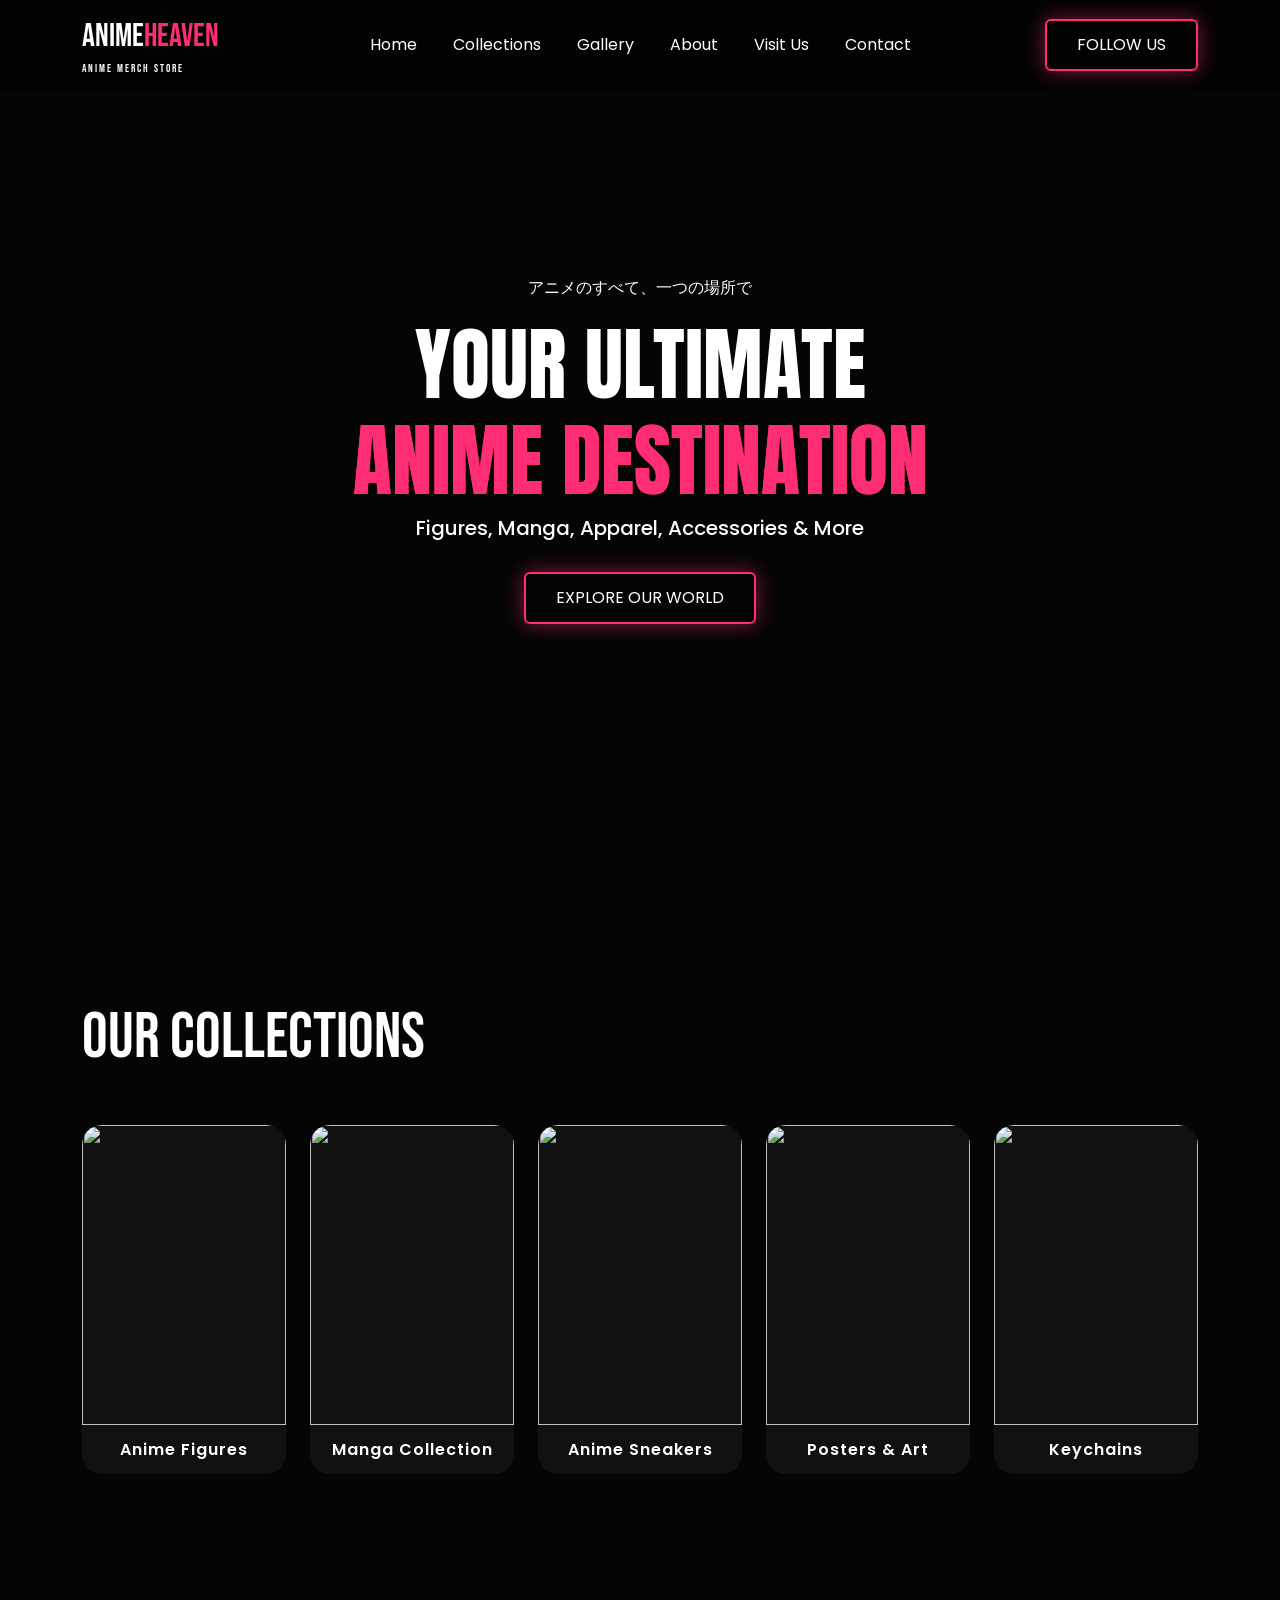
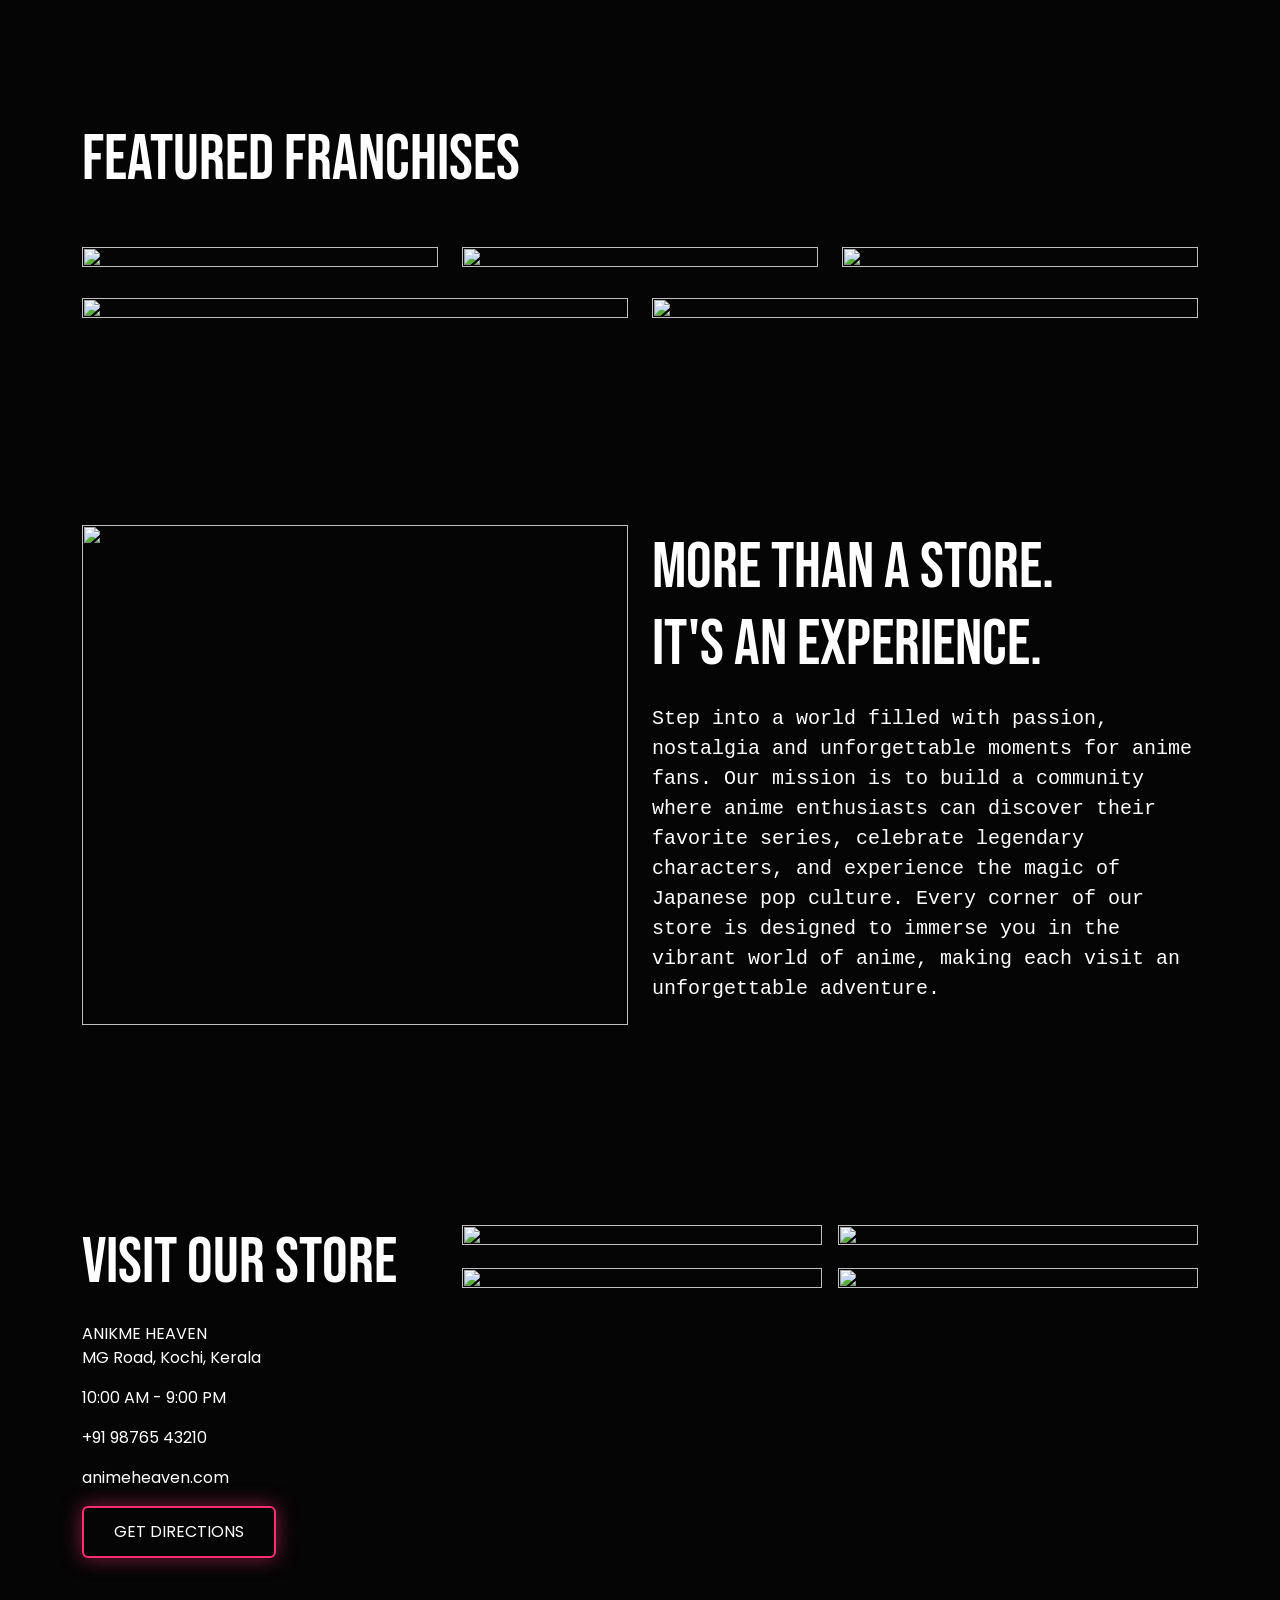
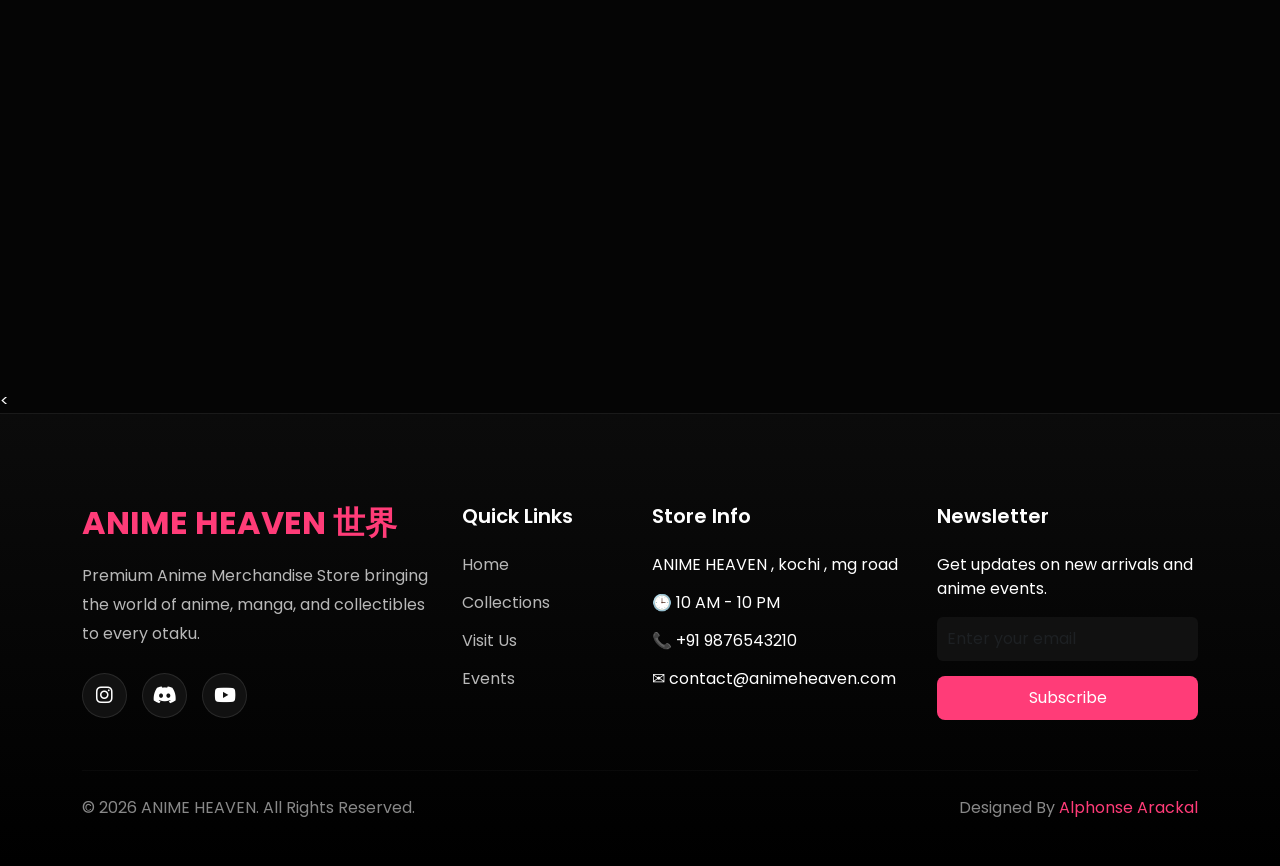
==== index.html @ 97bccb23 "Rename anime.html to index.html" ====
<!DOCTYPE html>
<html lang="en">
<head>
<meta charset="UTF-8">
<meta name="viewport" content="width=device-width, initial-scale=1.0">
<title>ANIME HEAVEN - Anime Merch Store</title>
<link rel="stylesheet"
href="https://cdnjs.cloudflare.com/ajax/libs/font-awesome/6.5.2/css/all.min.css">

<link href="https://cdn.jsdelivr.net/npm/bootstrap@5.3.3/dist/css/bootstrap.min.css" rel="stylesheet">
<link href="https://unpkg.com/aos@2.3.4/dist/aos.css" rel="stylesheet">
<link rel="stylesheet" href="style.css">



</head>
<script>
  AOS.init({
    duration: 1000,
    once: true,
    offset: 100
  });
</script>
<body>

<nav class="navbar navbar-expand-lg fixed-top">
<div class="container">
<a class="navbar-brand" href="#">ANIME<span>HEAVEN</span><small>Anime Merch Store</small></a>
<button class="navbar-toggler" data-bs-toggle="collapse" data-bs-target="#navMenu">
<span class="navbar-toggler-icon"></span>
</button>

<div class="collapse navbar-collapse" id="navMenu">
<ul class="navbar-nav mx-auto">
<li class="nav-item"><a class="nav-link" href="#hero">Home</a></li>
<li class="nav-item"><a class="nav-link" href="#collections">Collections</a></li>
<li class="nav-item"><a class="nav-link" href="#franchise">Gallery</a></li>
<li class="nav-item"><a class="nav-link" href="#about">About</a></li>


<li class="nav-item"><a class="nav-link" href="#visit">Visit Us</a></li>
<li class="nav-item"><a class="nav-link" href="#footer">Contact</a></li>
</ul>
<a class="btn neon-btn">FOLLOW US</a>
</div>
</div>
</nav>

<section id="hero" class="hero">
<div class="overlay"></div>
<div class="container text-center hero-content">
<p>アニメのすべて、一つの場所で</p>
<h1>YOUR ULTIMATE <span>ANIME DESTINATION</span></h1>
<h5>Figures, Manga, Apparel, Accessories & More</h5>
<a href="#collections" class="btn neon-btn mt-4">
    EXPLORE OUR WORLD
</a>
</div>
</section>




<section id="collections" class="section-dark">
    <div class="container">
        <h2 class="section-title">OUR COLLECTIONS</h2>

        <div class="row g-4 mt-4">

            <div class="col-lg col-md-4 col-6">
                <div class="collection-card">
                    <img src="./anime figure.jpg" alt="">
                    <h5>Anime Figures</h5>
                </div>
            </div>

            <div class="col-lg col-md-4 col-6">
                <div class="collection-card">
                    <img src="./manga.jpg" alt="">
                    <h5>Manga Collection</h5>
                </div>
            </div>

            <div class="col-lg col-md-4 col-6">
                <div class="collection-card">
                    <img src="./shoe.jpg" alt="">
                    <h5>Anime Sneakers</h5>
                </div>
            </div>

            <div class="col-lg col-md-4 col-6">
                <div class="collection-card">
                    <img src="./goku.jpg" alt="">
                    <h5>Posters & Art</h5>
                </div>
            </div>

            <div class="col-lg col-md-4 col-6">
                <div class="collection-card">
                    <img src="./key.jpg" alt="">
                    <h5>Keychains</h5>
                </div>
            </div>

        </div>
    </div>
    <br><br>
</section>

<section id="franchise" class="section-black">
<div class="container">
<h2 class="section-title">FEATURED FRANCHISES</h2>
<div class="row g-4 mt-4">
<div class="col-md-4"><div class="banner-card"><img src="./naruto banner.jpg" alt="" width="100%" height="100%"></div></div>
<div class="col-md-4"><div class="banner-card"><img src="./one piece.jpg" alt="" width="100%" height="100%"></div></div>
<div class="col-md-4"><div class="banner-card"><img src="./dragon.jpg" alt="" width="100%" height="100%"></div></div>
<div class="col-md-6"><div class="banner-card"><img src="./jjk.jpg" alt="" width="100%" height="100%"></div></div>
<div class="col-md-6"><div class="banner-card"><img src="./demon slayer.jpg" alt="" width="100%" height="100%"></div></div>
</div>
</div>
</section>

<section id="about" class="section-dark">
<div class="container">
<div class="row align-items-center">
<div class="col-lg-6">
<div class="image-placeholder large"><img src="/store.png" alt="" width="100%" height="100%"></div>
</div>
<div class="col-lg-6">
<h2 class="section-title">MORE THAN A STORE.<br><span>IT'S AN EXPERIENCE.</span></h2>
<p>Step into a world filled with passion, nostalgia and unforgettable moments for anime fans.  Our mission is to build a community where anime enthusiasts can discover their favorite series,
                celebrate legendary characters, and experience the magic of Japanese pop culture.
                Every corner of our store is designed to immerse you in the vibrant world of anime,
                making each visit an unforgettable adventure.</p>

</div>
</div>
</div>
</div>
</section>

<section id="visit" class="section-black">
<div class="container">
<div class="row">
<div class="col-lg-4">
<h2 class="section-title">VISIT OUR STORE</h2>
<p>ANIKME HEAVEN <br>MG Road, Kochi, Kerala</p>
<p>10:00 AM - 9:00 PM</p>
<p>+91 98765 43210</p>
<p>animeheaven.com</p>
<a class="btn neon-btn" href="https://www.google.com/maps/@10.0308293,76.3521509,15z?entry=ttu&g_ep=EgoyMDI2MDYyOS4wIKXMDSoASAFQAw%3D%3D" target="_blank">GET DIRECTIONS</a>
<BR><BR>

<iframe
                        src="https://www.google.com/maps?q=MG+Road+Kochi+Kerala&output=embed"
                        allowfullscreen=""
                        loading="lazy" width="400PX" height="300px">
                    </iframe>
</div>



<div class="col-lg-8">
<div class="row g-3">
<div class="col-md-6"><div class="image-placeholder"><img src="./figure.jpg" alt="" width="100%" height="100%"></div></div>
<div class="col-md-6"><div class="image-placeholder"><img src="./manga sec.jpg" alt="" width="100%" height="100%"></div></div>
<div class="col-md-6"><div class="image-placeholder"><img src="./anime cos.jpg" alt="" width="100%" height="100%"></div></div>
<div class="col-md-6"><div class="image-placeholder"><img src="./collection.jpg" alt="" width="100%" height="100%"></div></div>
</div>
</div>
</div>
</div>
</section>

<<footer id="footer">
    <div class="container">
        <div class="row gy-5">

            <div class="col-lg-4">
                <h2 class="footer-logo">ANIME HEAVEN 世界</h2>
                <p class="footer-text">
                    Premium Anime Merchandise Store bringing the world of anime,
                    manga, and collectibles to every otaku.
                </p>

                <div class="social-icons">
                    <a href="#"><i class="fab fa-instagram"></i></a>
                    <a href="#"><i class="fab fa-discord"></i></a>
                    <a href="#"><i class="fab fa-youtube"></i></a>
                </div>
            </div>

            <div class="col-lg-2">
                <h5>Quick Links</h5>
                <ul>
                    <li><a href="#">Home</a></li>
                    <li><a href="#">Collections</a></li>
                    <li><a href="#">Visit Us</a></li>
                    <li><a href="#">Events</a></li>
                </ul>
            </div>

            <div class="col-lg-3">
                <h5>Store Info</h5>
                <ul>
                    <li>ANIME HEAVEN , kochi , mg road</li>
                    <li>🕒 10 AM - 10 PM</li>
                    <li>📞 +91 9876543210</li>
                    <li>✉ contact@animeheaven.com</li>
                </ul>
            </div>

            <div class="col-lg-3">
                <h5>Newsletter</h5>
                <p>Get updates on new arrivals and anime events.</p>

                <div class="newsletter">
                    <input type="email"
                        class="form-control"
                        placeholder="Enter your email">
                      

                    <button class="subscribe-btn">
                        Subscribe
                    </button>
                </div>
            </div>

        </div>

        <hr>

        <div class="footer-bottom">
            <p>© 2026 ANIME HEAVEN. All Rights Reserved.</p>
            <p>Designed By <span>Alphonse Arackal</span></p>
        </div>
    </div>
</footer>

<script src="https://cdn.jsdelivr.net/npm/bootstrap@5.3.3/dist/js/bootstrap.bundle.min.js"></script>
<script src="https://unpkg.com/aos@2.3.4/dist/aos.js"></script>
<script src="script.js"></script>
</body>
</html>
---- style.css ----
@import url('https://fonts.googleapis.com/css2?family=Anton&family=Bebas+Neue&family=Poppins:wght@300;400;600&display=swap');

:root{
--bg:#050505;
--pink:#FF2D75;
--purple:#7C3AED;
--cyan:#00E5FF;
--white:#fff;
--text:#b8b8b8;
}

*{margin:0;padding:0;box-sizing:border-box;}
body{
font-family:Poppins,sans-serif;
background:var(--bg);
color:white;
overflow-x:hidden;
}

.navbar{
background:rgba(0,0,0,.45);
backdrop-filter:blur(15px);
padding:8px 0;
}

.navbar-brand{
font-family:'Bebas Neue',sans-serif;
font-size:2rem;
color:white !important;
}
.navbar-brand span{color:var(--pink);}
.navbar-brand small{
display:block;
font-size:.7rem;
letter-spacing:2px;
}

.nav-link{
color:white !important;
margin:0 10px;
position:relative;
}
.nav-link::after{
content:'';
position:absolute;
bottom:-5px;
left:0;
width:0;
height:2px;
background:var(--pink);
transition:.4s;
}
.nav-link:hover::after{
width:100%;
}

.hero{
height:100vh;
display:flex;
justify-content:center;
align-items:center;
text-align:center;
 background: url("./background.png") center center/cover no-repeat;
}

.hero h1{
font-size:5rem;
font-family:Anton,sans-serif;
}
.hero h1 span{
display:block;
color:var(--pink);
text-shadow:0 0 0px var(--pink);
}

.neon-btn{
border:2px solid var(--pink);
color:white;
padding:12px 30px;
box-shadow:0 0 20px rgba(255,45,117,.5);
}
.neon-btn:hover{
background:var(--pink);
color:white;
}

.section-dark,
.section-black{
padding:100px 0;
}

.section-title{
font-family:'Bebas Neue';
font-size:4rem;
margin-bottom:20px;
}
/* 
.collection-card,
.banner-card,
.image-placeholder,
.feature-card
{
height:300px;
border:2px rgba(255,255,255,.25);
display:flex;
align-items:center;
justify-content:center;
background:#111;
border-radius:10px;
transition:.4s;
} */

.collection-img{
    border-radius: 70px;
}

.collection-card:hover,
.banner-card:hover,
.image-placeholder:hover{
border-color:var(--pink);
transform:translateY(-10px);
box-shadow:0 0 30px rgba(255,45,117,.5);
}

.large{
height:500px;
}

.feature-card{
height:140px;
background:rgba(255,255,255,.05);
}

/* footer */

footer{
    background:
    linear-gradient(
        180deg,
        #0b0b0b,
        #000000
    );

    padding:90px 0 30px;
    color:#ffffff;
    border-top:1px solid rgba(255,255,255,0.1);
}

.footer-logo{
    font-size:2rem;
    font-weight:700;
    color:#ff3c78;
    margin-bottom:20px;
}

.footer-text{
    color:#b8b8b8;
    line-height:1.8;
}

footer h5{
    margin-bottom:25px;
    font-weight:600;
    color:#fff;
}

footer ul{
    list-style:none;
    padding:0;
}

footer li{
    margin-bottom:14px;
}

footer a{
    text-decoration:none;
    color:#b8b8b8;
    transition:0.3s;
}



.social-icons{
    display:flex;
    gap:15px;
    margin-top:25px;
}

.social-icons a{
    width:45px;
    height:45px;
    background:#111;
    border:1px solid rgba(255,255,255,0.1);
    border-radius:50%;
    display:flex;
    align-items:center;
    justify-content:center;
    font-size:1.2rem;
    color:white;
    transition:0.4s;
}




.newsletter{
    display:flex;
    flex-direction:column;
    gap:15px;
}

.newsletter input{
    background:#111;
    border:none;
    color:white;
    padding:10px;
}

.newsletter input:focus{
    background:#111;
    color:white;
    box-shadow:none;
    border:1px solid #ff3c78;
}

.subscribe-btn{
    background:#ff3c78;
    border:none;
    color:white;
    padding:10px;
    border-radius:8px;
    transition:0.4s;

}




footer hr{
    margin:50px 0 25px;
    border-color:rgba(255,255,255,0.1);
}

.footer-bottom{
    display:flex;
    justify-content:space-between;
    flex-wrap:wrap;
    color:#888;
}

.footer-bottom span{
    color:#ff3c78;
}

#loader{
position:fixed;
inset:0;
background:black;
display:flex;
flex-direction:column;
justify-content:center;
align-items:center;
z-index:9999;
}

.loader-bar{
width:300px;
height:6px;
background:#222;
margin-top:20px;
overflow:hidden;
}

.loader-bar span{
display:block;
width:100%;
height:100%;
background:var(--pink);
animation:load 2s linear infinite;
}

.col-lg-6 p{
    padding: 0px;
    font-family: monospace;
    font-size: 20px;

}



.collection-card{
    background: #111;
    border-radius: 20px;
    overflow: hidden;
    text-align: center;
    transition: 0.4s;
}

.collection-card img{
    width: 100%;
    height: 300px;
    object-fit: cover;
}

.collection-card h5{
    color: white;
    padding: 15px;
    margin: 0;
    font-size: 1rem;
    letter-spacing: 1px;
    font-weight: 600;
}

.collection-card:hover{
    transform: translateY(-10px);
}

@keyframes load{
from{transform:translateX(-100%);}
to{transform:translateX(100%);}
}

@media(max-width:768px){
.hero h1{font-size:3rem;}
.section-title{font-size:3rem;}
}
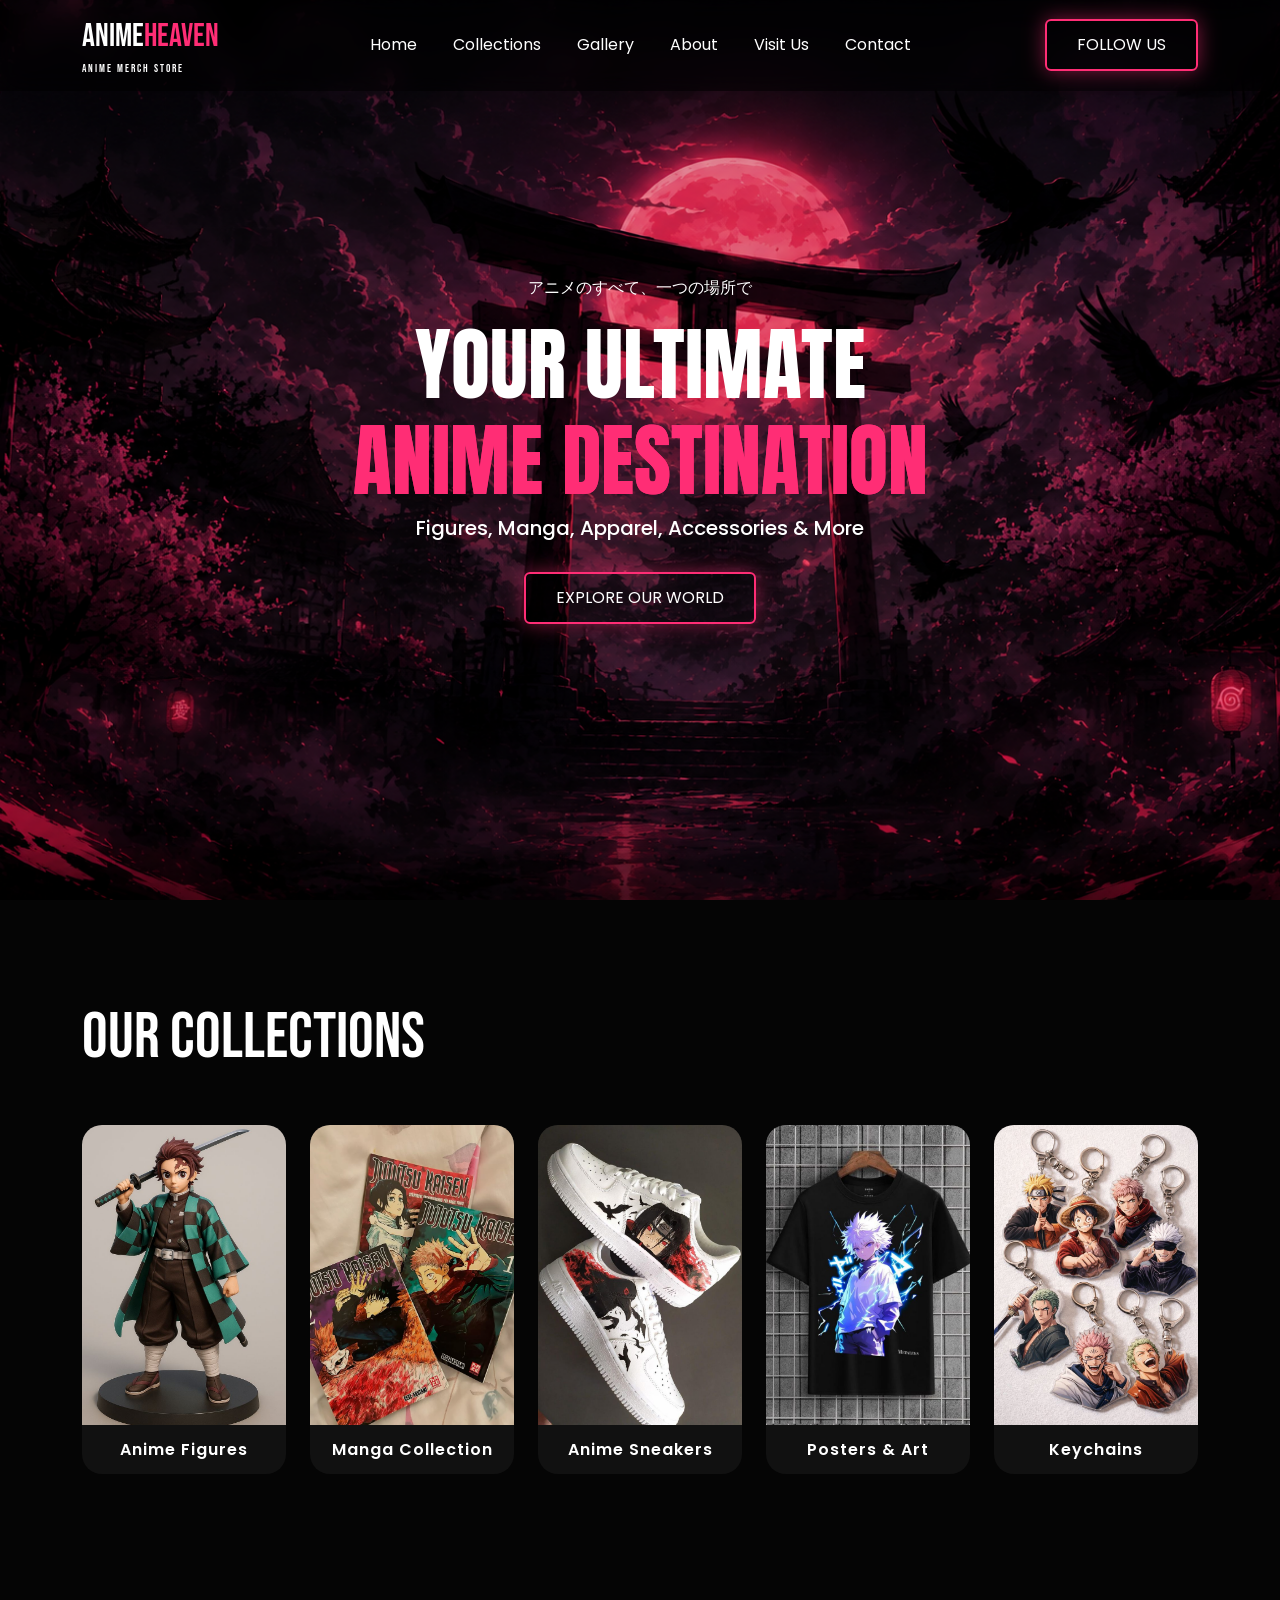
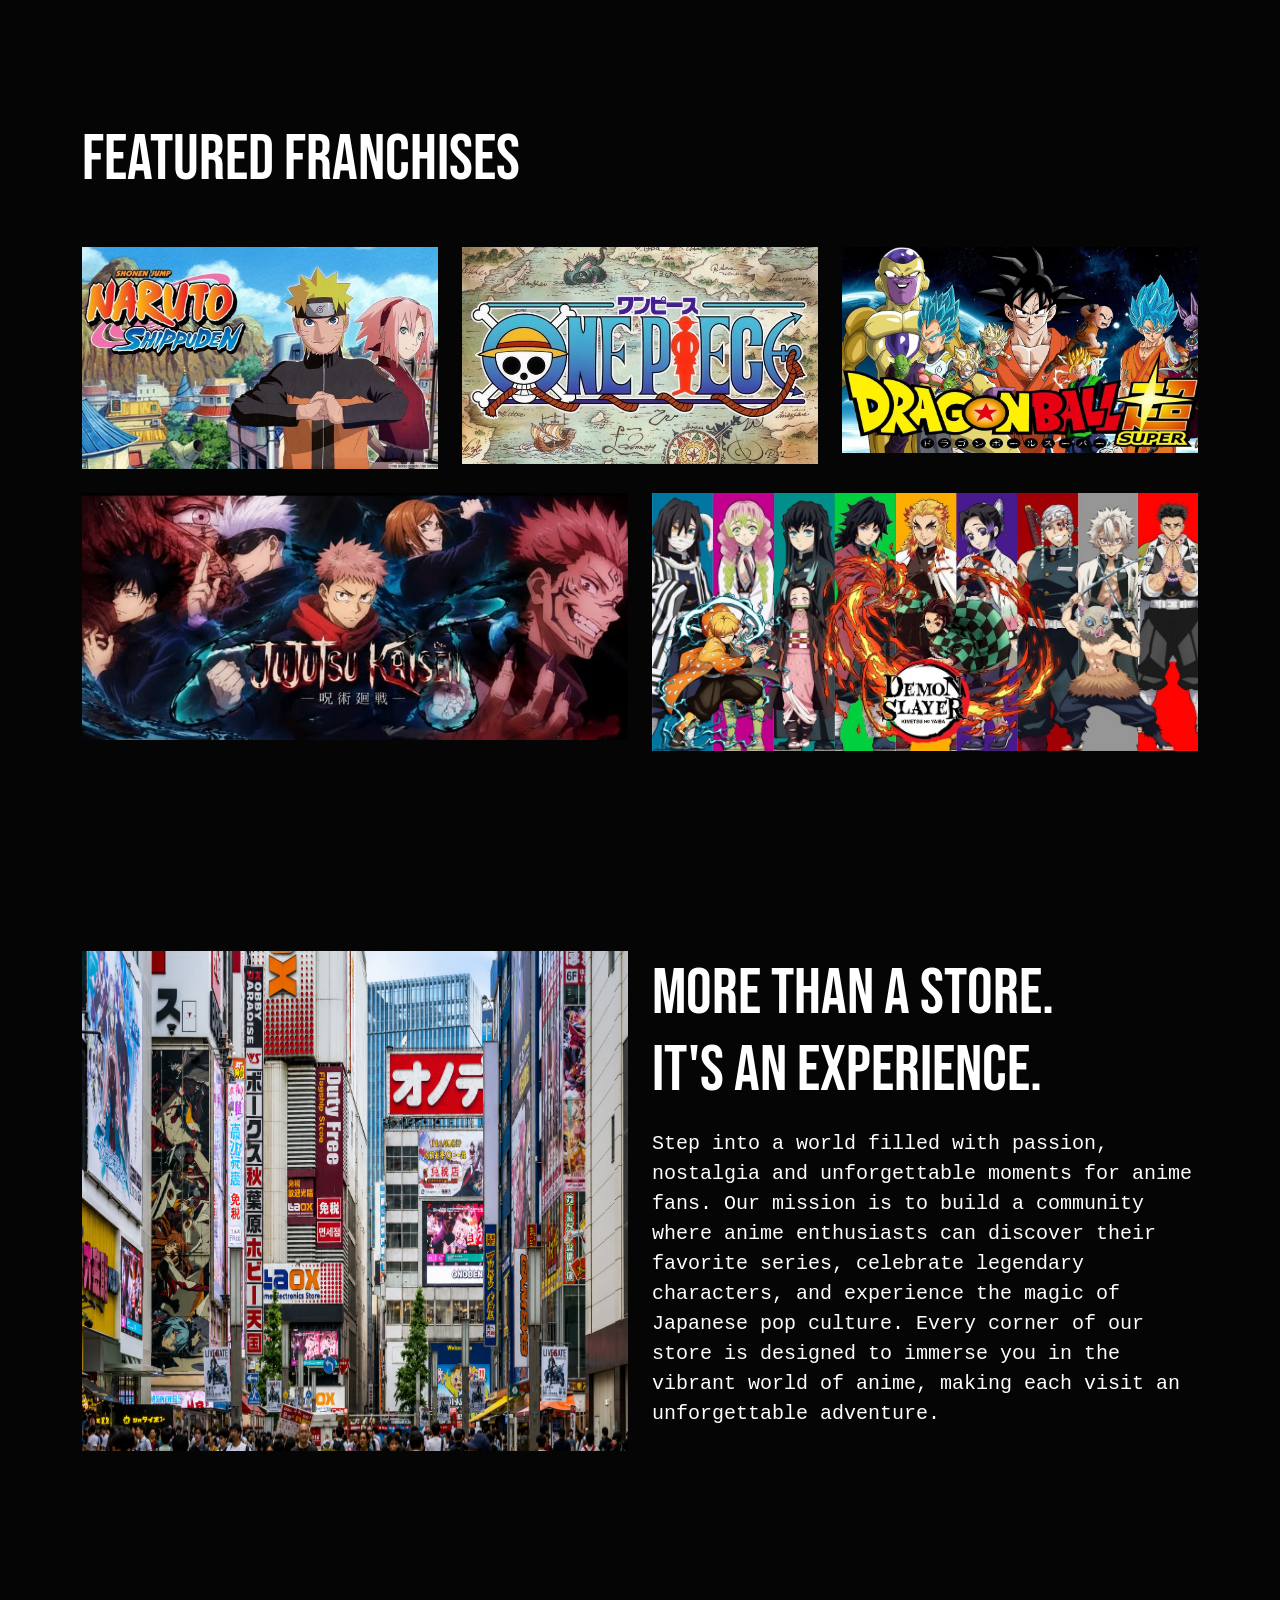
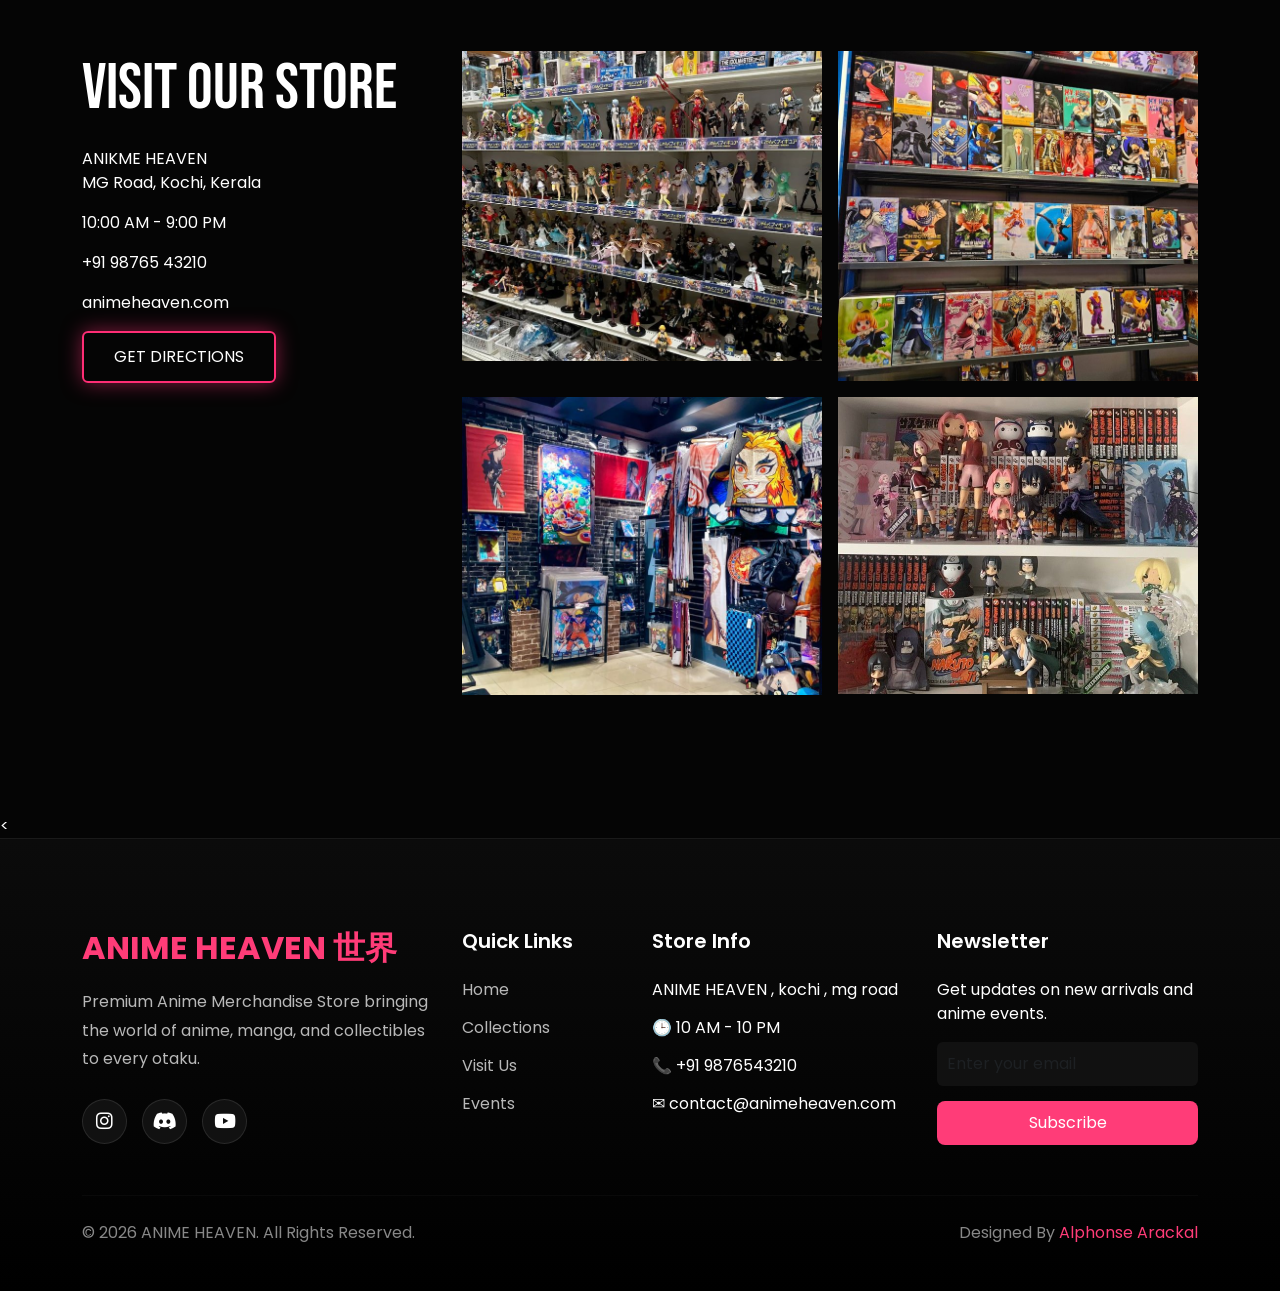
==== commit c6a4028b: "Update image paths to use the 'images' directory" ====
--- a/index.html
+++ b/index.html
@@ -69,35 +69,35 @@
 
             <div class="col-lg col-md-4 col-6">
                 <div class="collection-card">
-                    <img src="./anime figure.jpg" alt="">
+                    <img src="./images/anime figure.jpg" alt="">
                     <h5>Anime Figures</h5>
                 </div>
             </div>
 
             <div class="col-lg col-md-4 col-6">
                 <div class="collection-card">
-                    <img src="./manga.jpg" alt="">
+                    <img src="./images/manga.jpg" alt="">
                     <h5>Manga Collection</h5>
                 </div>
             </div>
 
             <div class="col-lg col-md-4 col-6">
                 <div class="collection-card">
-                    <img src="./shoe.jpg" alt="">
+                    <img src="./images/shoe.jpg" alt="">
                     <h5>Anime Sneakers</h5>
                 </div>
             </div>
 
             <div class="col-lg col-md-4 col-6">
                 <div class="collection-card">
-                    <img src="./goku.jpg" alt="">
+                    <img src="./images/goku.jpg" alt="">
                     <h5>Posters & Art</h5>
                 </div>
             </div>
 
             <div class="col-lg col-md-4 col-6">
                 <div class="collection-card">
-                    <img src="./key.jpg" alt="">
+                    <img src="./images/key.jpg" alt="">
                     <h5>Keychains</h5>
                 </div>
             </div>
@@ -111,11 +111,11 @@
 <div class="container">
 <h2 class="section-title">FEATURED FRANCHISES</h2>
 <div class="row g-4 mt-4">
-<div class="col-md-4"><div class="banner-card"><img src="./naruto banner.jpg" alt="" width="100%" height="100%"></div></div>
-<div class="col-md-4"><div class="banner-card"><img src="./one piece.jpg" alt="" width="100%" height="100%"></div></div>
-<div class="col-md-4"><div class="banner-card"><img src="./dragon.jpg" alt="" width="100%" height="100%"></div></div>
-<div class="col-md-6"><div class="banner-card"><img src="./jjk.jpg" alt="" width="100%" height="100%"></div></div>
-<div class="col-md-6"><div class="banner-card"><img src="./demon slayer.jpg" alt="" width="100%" height="100%"></div></div>
+<div class="col-md-4"><div class="banner-card"><img src="./images/naruto banner.jpg" alt="" width="100%" height="100%"></div></div>
+<div class="col-md-4"><div class="banner-card"><img src="./images/one piece.jpg" alt="" width="100%" height="100%"></div></div>
+<div class="col-md-4"><div class="banner-card"><img src="./images/dragon.jpg" alt="" width="100%" height="100%"></div></div>
+<div class="col-md-6"><div class="banner-card"><img src="./images/jjk.jpg" alt="" width="100%" height="100%"></div></div>
+<div class="col-md-6"><div class="banner-card"><img src="./images/demon slayer.jpg" alt="" width="100%" height="100%"></div></div>
 </div>
 </div>
 </section>
@@ -124,7 +124,7 @@
 <div class="container">
 <div class="row align-items-center">
 <div class="col-lg-6">
-<div class="image-placeholder large"><img src="/store.png" alt="" width="100%" height="100%"></div>
+<div class="image-placeholder large"><img src="/images/store.png" alt="" width="100%" height="100%"></div>
 </div>
 <div class="col-lg-6">
 <h2 class="section-title">MORE THAN A STORE.<br><span>IT'S AN EXPERIENCE.</span></h2>
@@ -162,10 +162,10 @@
 
 <div class="col-lg-8">
 <div class="row g-3">
-<div class="col-md-6"><div class="image-placeholder"><img src="./figure.jpg" alt="" width="100%" height="100%"></div></div>
-<div class="col-md-6"><div class="image-placeholder"><img src="./manga sec.jpg" alt="" width="100%" height="100%"></div></div>
-<div class="col-md-6"><div class="image-placeholder"><img src="./anime cos.jpg" alt="" width="100%" height="100%"></div></div>
-<div class="col-md-6"><div class="image-placeholder"><img src="./collection.jpg" alt="" width="100%" height="100%"></div></div>
+<div class="col-md-6"><div class="image-placeholder"><img src="./images/figure.jpg" alt="" width="100%" height="100%"></div></div>
+<div class="col-md-6"><div class="image-placeholder"><img src="./images/manga sec.jpg" alt="" width="100%" height="100%"></div></div>
+<div class="col-md-6"><div class="image-placeholder"><img src="./images/anime cos.jpg" alt="" width="100%" height="100%"></div></div>
+<div class="col-md-6"><div class="image-placeholder"><img src="./images/collection.jpg" alt="" width="100%" height="100%"></div></div>
 </div>
 </div>
 </div>
--- a/style.css
+++ b/style.css
@@ -60,7 +60,7 @@
 justify-content:center;
 align-items:center;
 text-align:center;
- background: url("./background.png") center center/cover no-repeat;
+ background: url("./images/background.png") center center/cover no-repeat;
 }
 
 .hero h1{
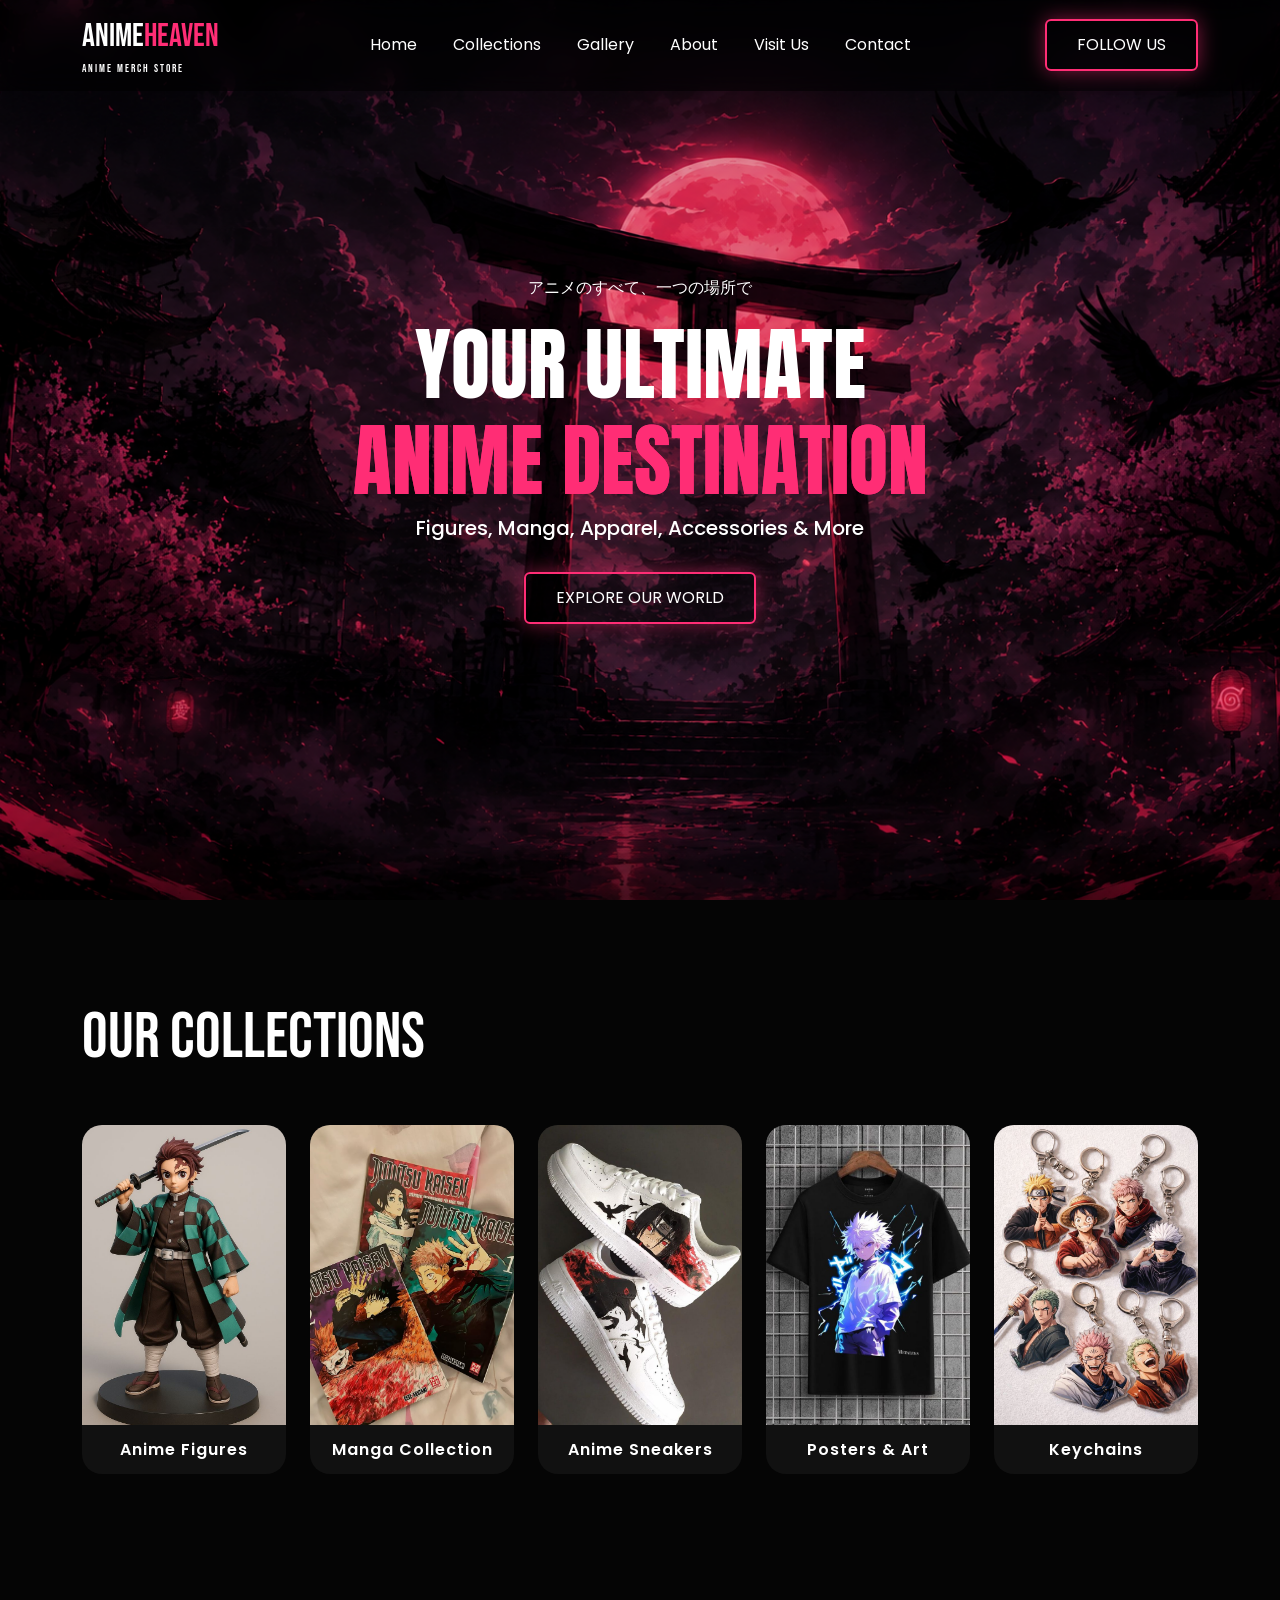
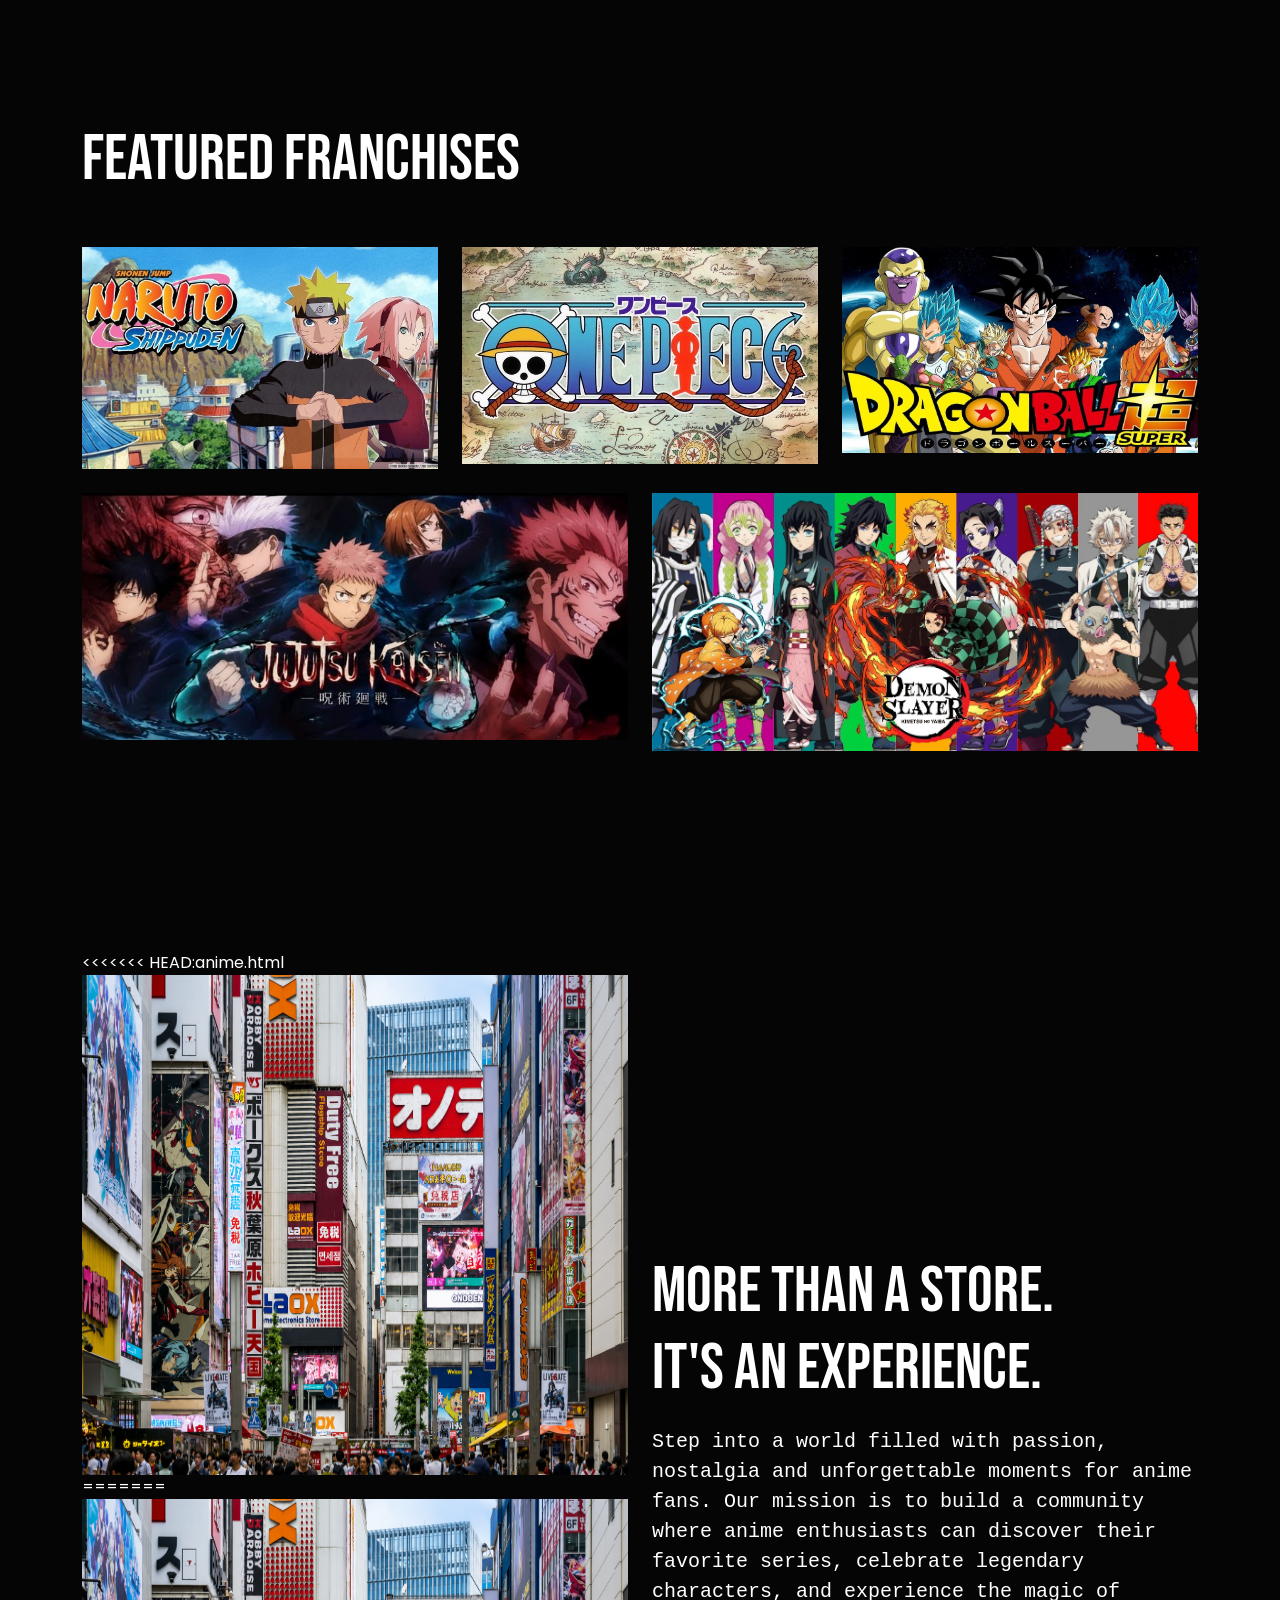
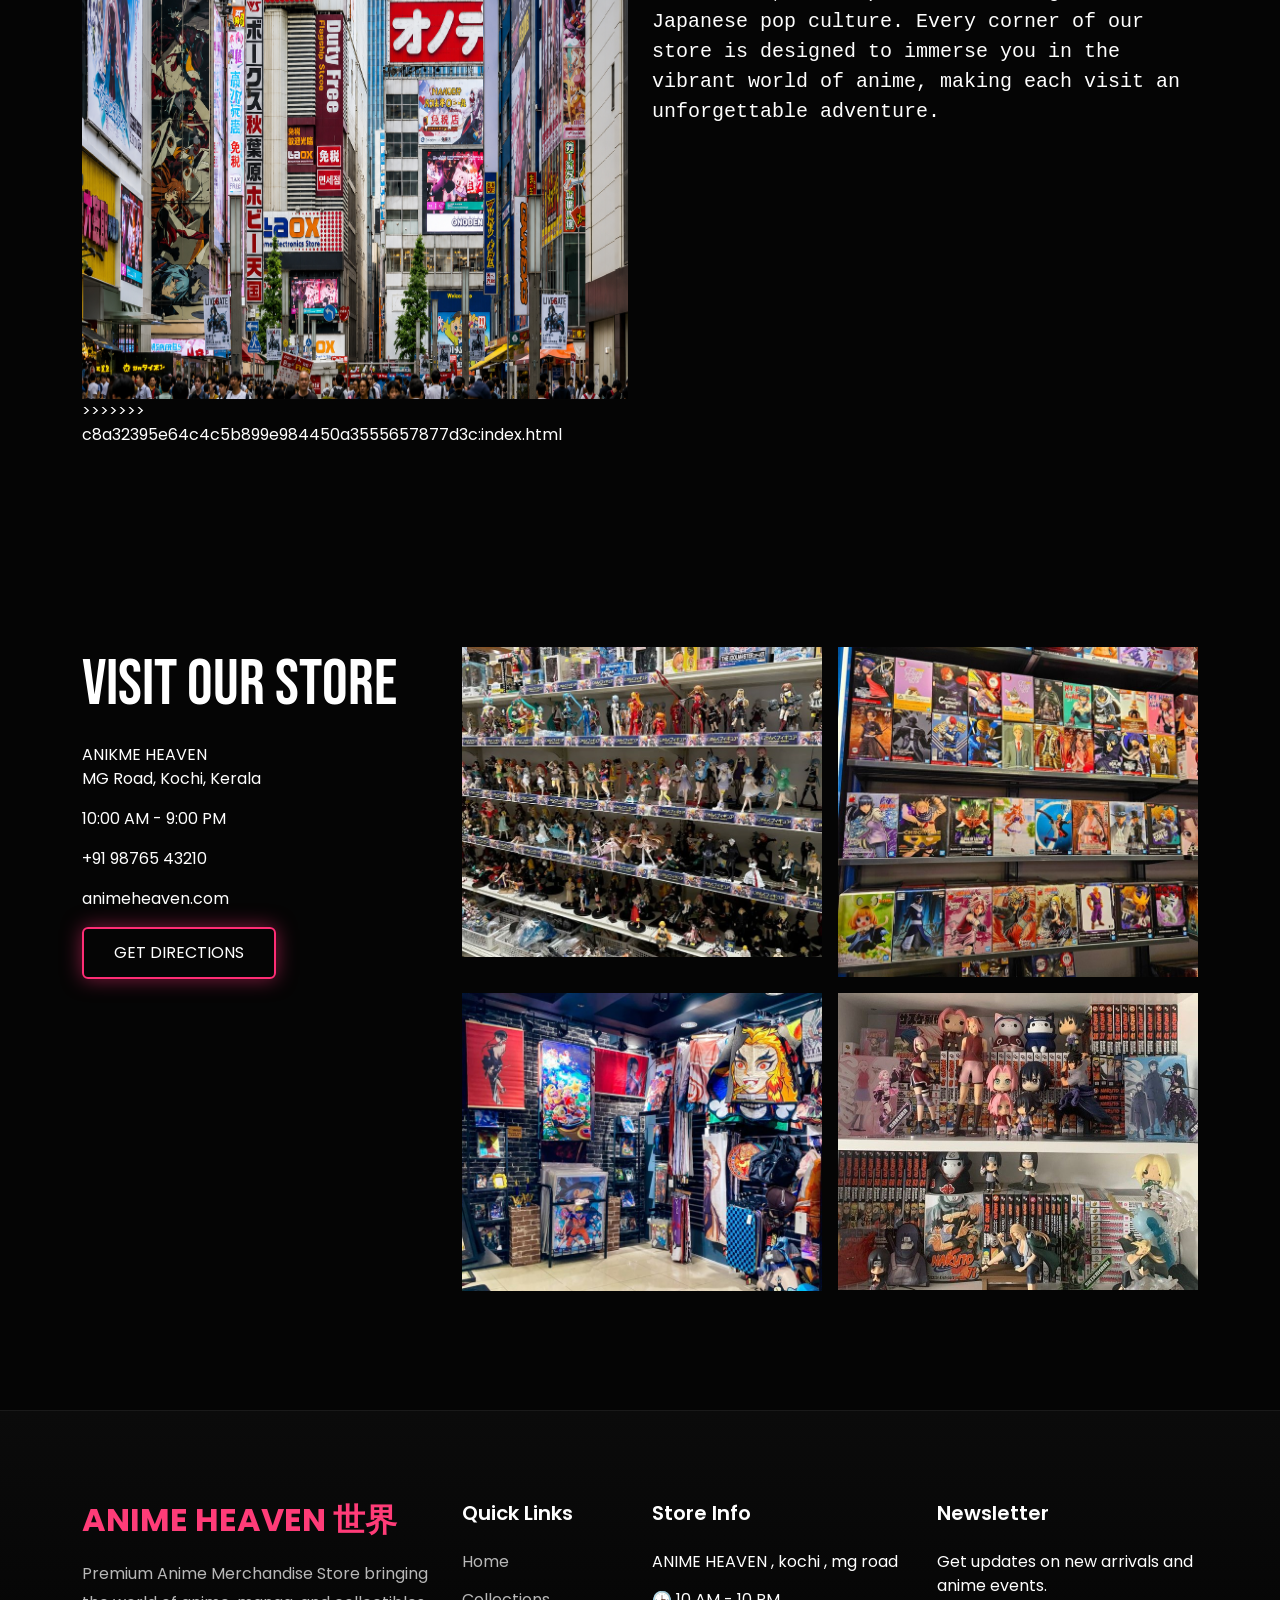
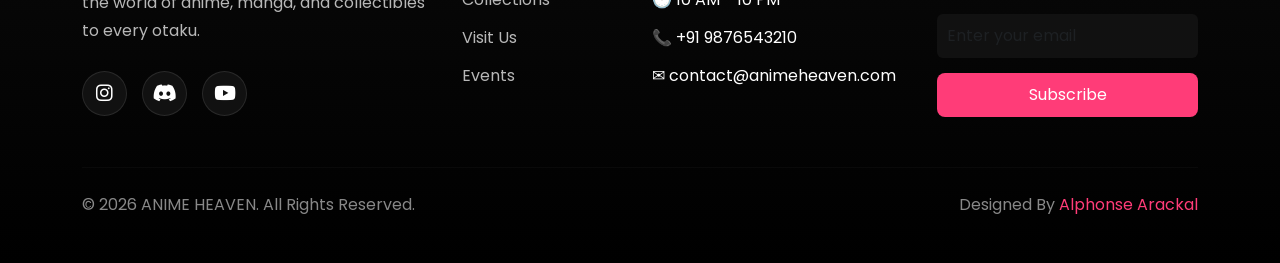
==== commit a606b380: "files chnaged" ====
--- a/index.html
+++ b/index.html
@@ -14,13 +14,8 @@
 
 
 </head>
-<script>
-  AOS.init({
-    duration: 1000,
-    once: true,
-    offset: 100
-  });
-</script>
+
+
 <body>
 
 <nav class="navbar navbar-expand-lg fixed-top">
@@ -124,7 +119,11 @@
 <div class="container">
 <div class="row align-items-center">
 <div class="col-lg-6">
+<<<<<<< HEAD:anime.html
+<div class="image-placeholder large"><img src="./images/store.png" alt="" width="100%" height="100%"></div>
+=======
 <div class="image-placeholder large"><img src="/images/store.png" alt="" width="100%" height="100%"></div>
+>>>>>>> c8a32395e64c4c5b899e984450a3555657877d3c:index.html
 </div>
 <div class="col-lg-6">
 <h2 class="section-title">MORE THAN A STORE.<br><span>IT'S AN EXPERIENCE.</span></h2>
@@ -172,7 +171,7 @@
 </div>
 </section>
 
-<<footer id="footer">
+<footer id="footer">
     <div class="container">
         <div class="row gy-5">
 
